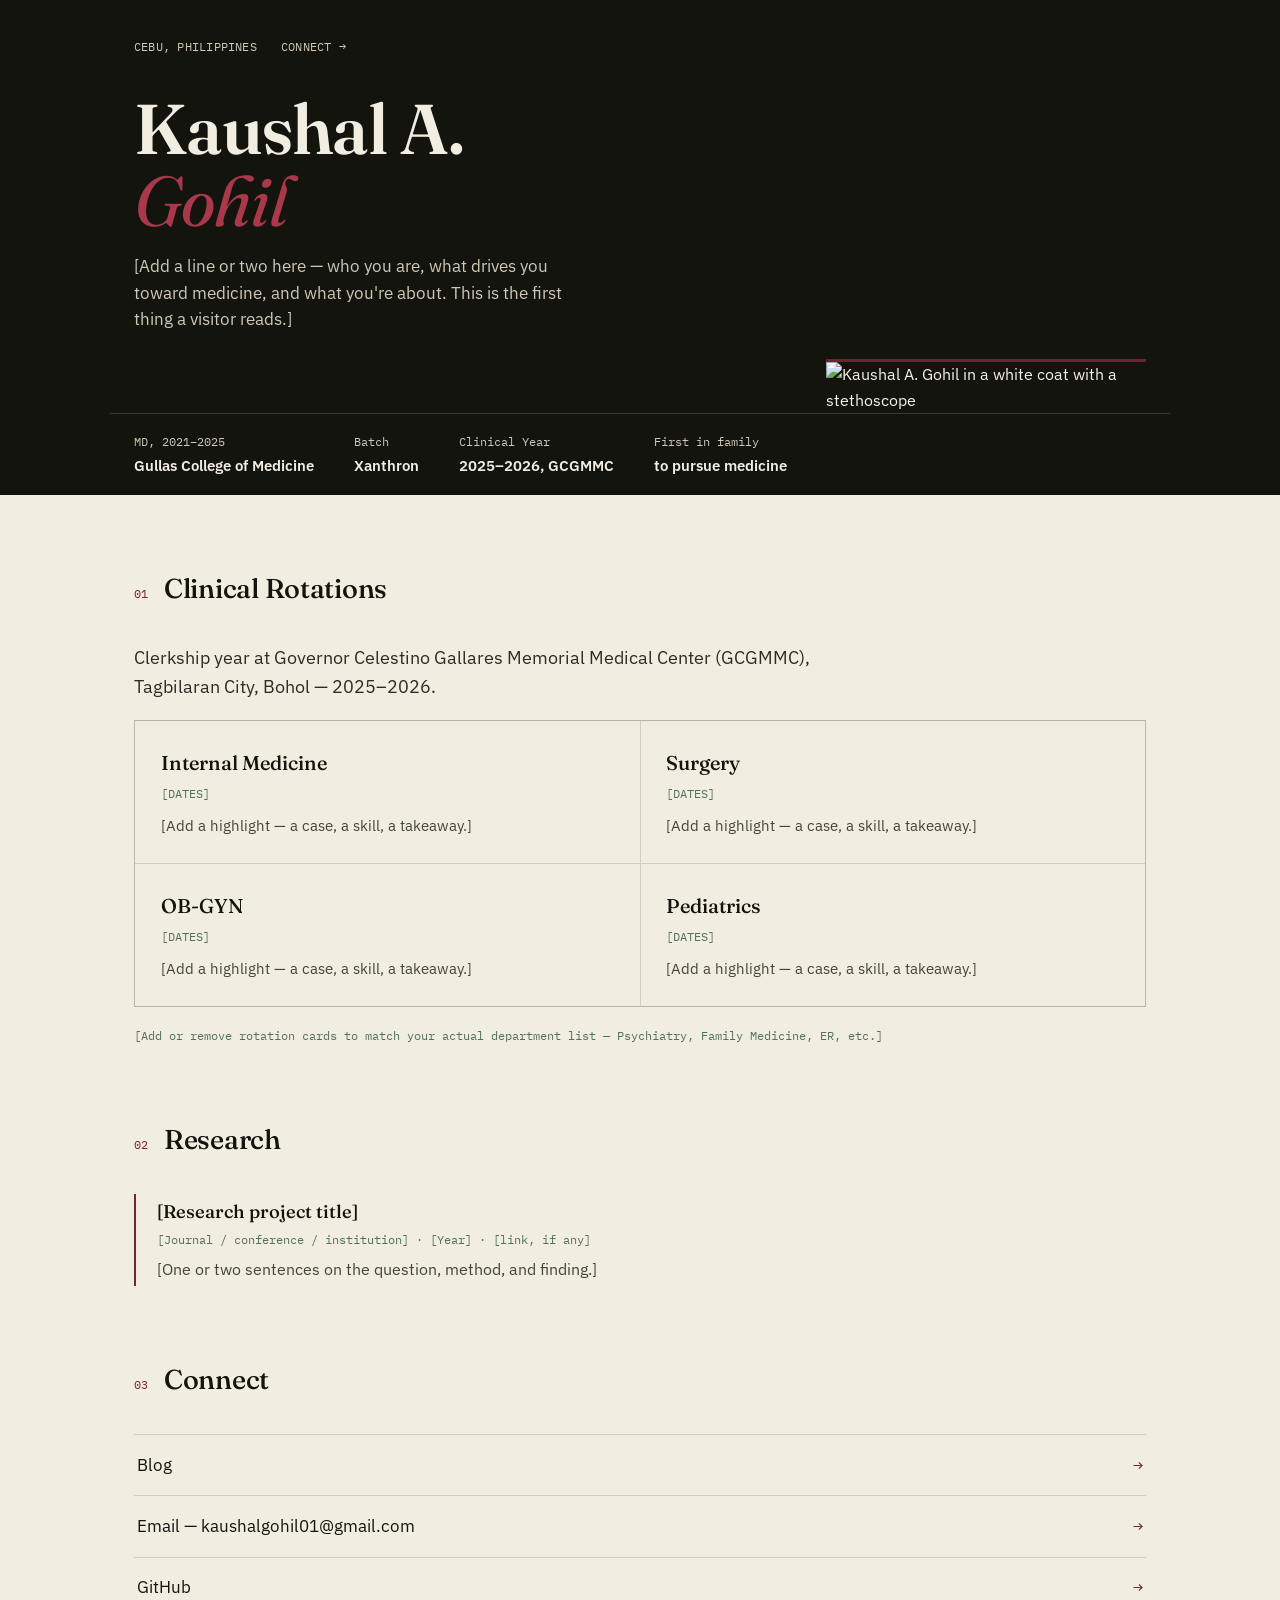
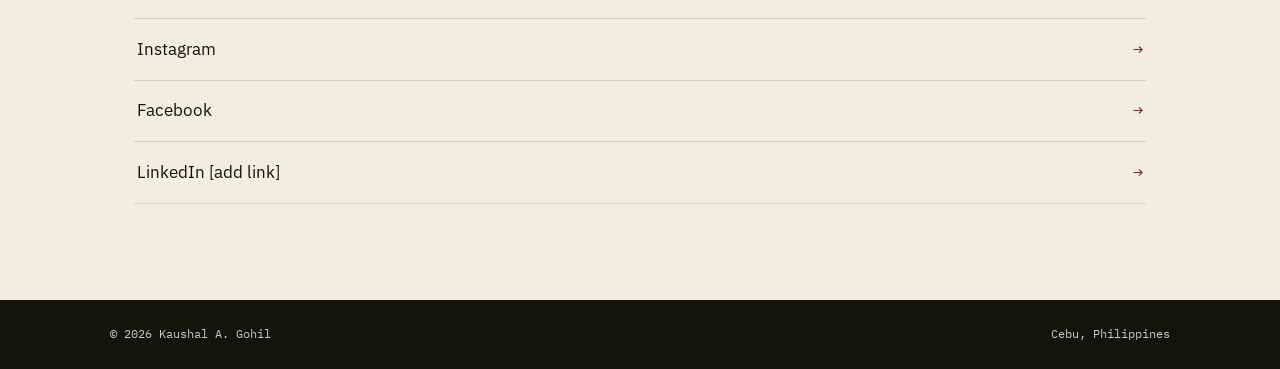
==== index.html @ 43903d6f "Add files via upload" ====
<!DOCTYPE html>
<html lang="en">
<head>
<meta charset="UTF-8">
<meta name="viewport" content="width=device-width, initial-scale=1.0">
<title>Kaushal A. Gohil</title>
<meta name="description" content="Kaushal A. Gohil — graduating medical student, Gullas College of Medicine. Clinical training, research, and writing.">
<link rel="stylesheet" href="style.css">
</head>
<body>

<div class="hero">
  <div class="hero-inner">
    <div class="hero-text">
      <div class="eyebrow-row">
        <span>CEBU, PHILIPPINES</span>
        <a href="#connect">CONNECT →</a>
      </div>
      <h1 class="display-name">Kaushal A.<br><em>Gohil</em></h1>
      <p class="hero-role">[Add a line or two here — who you are, what drives you toward
        medicine, and what you're about. This is the first thing a visitor reads.]</p>
    </div>
    <div class="hero-photo">
      <img src="assets/kaushal.jpg" alt="Kaushal A. Gohil in a white coat with a stethoscope">
    </div>
  </div>
  <div class="stat-strip">
    <span>MD, 2021–2025<strong>Gullas College of Medicine</strong></span>
    <span>Batch<strong>Xanthron</strong></span>
    <span>Clinical Year<strong>2025–2026, GCGMMC</strong></span>
    <span>First in family<strong>to pursue medicine</strong></span>
  </div>
</div>

<div class="wrap">

  <section id="clinical">
    <div class="section-head">
      <span class="section-num">01</span>
      <h2>Clinical Rotations</h2>
    </div>
    <p class="lede">Clerkship year at Governor Celestino Gallares Memorial Medical Center
      (GCGMMC), Tagbilaran City, Bohol — 2025–2026.</p>
    <div class="rotation-grid">
      <div class="rotation-card">
        <p class="dept">Internal Medicine</p>
        <p class="meta">[DATES]</p>
        <p class="note">[Add a highlight — a case, a skill, a takeaway.]</p>
      </div>
      <div class="rotation-card">
        <p class="dept">Surgery</p>
        <p class="meta">[DATES]</p>
        <p class="note">[Add a highlight — a case, a skill, a takeaway.]</p>
      </div>
      <div class="rotation-card">
        <p class="dept">OB-GYN</p>
        <p class="meta">[DATES]</p>
        <p class="note">[Add a highlight — a case, a skill, a takeaway.]</p>
      </div>
      <div class="rotation-card">
        <p class="dept">Pediatrics</p>
        <p class="meta">[DATES]</p>
        <p class="note">[Add a highlight — a case, a skill, a takeaway.]</p>
      </div>
    </div>
    <p style="font-family: var(--mono); font-size: 0.78rem; color: var(--sage); margin-top: 1.2rem;">
      [Add or remove rotation cards to match your actual department list — Psychiatry, Family Medicine, ER, etc.]
    </p>
  </section>

  <section id="research">
    <div class="section-head">
      <span class="section-num">02</span>
      <h2>Research</h2>
    </div>
    <div class="research-entry">
      <p class="rtitle">[Research project title]</p>
      <p class="rmeta">[Journal / conference / institution] · [Year] · [link, if any]</p>
      <p class="note" style="margin:0; color:#45443a;">[One or two sentences on the question, method, and finding.]</p>
    </div>
  </section>

  <section id="connect">
    <div class="section-head">
      <span class="section-num">03</span>
      <h2>Connect</h2>
    </div>
    <ul class="connect-list">
      <li><a href="blog/">Blog <span class="arrow">→</span></a></li>
      <li><a href="mailto:kaushalgohil01@gmail.com">Email — kaushalgohil01@gmail.com <span class="arrow">→</span></a></li>
      <li><a href="https://github.com/kaushalgohil" target="_blank" rel="noopener">GitHub <span class="arrow">→</span></a></li>
      <li><a href="https://www.instagram.com/kaushal_gohil_/" target="_blank" rel="noopener">Instagram <span class="arrow">→</span></a></li>
      <li><a href="https://www.facebook.com/share/1BRBv8TmpS/" target="_blank" rel="noopener">Facebook <span class="arrow">→</span></a></li>
      <li><a href="#">LinkedIn [add link] <span class="arrow">→</span></a></li>
    </ul>
  </section>

</div>

<footer class="site-footer">
  <div class="wrap">
    <span>© <span id="year"></span> Kaushal A. Gohil</span>
    <span>Cebu, Philippines</span>
  </div>
</footer>

<script>document.getElementById('year').textContent = new Date().getFullYear();</script>
</body>
</html>
---- style.css ----
@import url('https://fonts.googleapis.com/css2?family=Fraunces:opsz,wght@9..144,400;9..144,500;9..144,600;9..144,700&family=IBM+Plex+Sans:wght@400;500;600&family=IBM+Plex+Mono:wght@500&display=swap');

:root {
  --ink-dark: #14140f;
  --ink-dark2: #1c1c16;
  --paper: #f2ede1;
  --paper-dim: #cfc8b6;
  --oxblood: #7a2331;
  --oxblood-bright: #a8384a;
  --sage: #52705f;
  --hairline: rgba(242, 237, 225, 0.16);
  --hairline-dark: rgba(20, 20, 15, 0.14);
  --display: 'Fraunces', Georgia, serif;
  --sans: 'IBM Plex Sans', -apple-system, sans-serif;
  --mono: 'IBM Plex Mono', monospace;
}

* { box-sizing: border-box; }
html { scroll-behavior: smooth; }

body {
  margin: 0;
  background: var(--paper);
  color: var(--ink-dark);
  font-family: var(--sans);
  line-height: 1.6;
}

@media (prefers-reduced-motion: reduce) {
  html { scroll-behavior: auto; }
  * { animation: none !important; transition: none !important; }
}

a { color: inherit; }

/* ---------- HERO ---------- */
.hero {
  background: var(--ink-dark);
  color: var(--paper);
  position: relative;
  overflow: hidden;
}

.hero-inner {
  max-width: 1060px;
  margin: 0 auto;
  padding: 2.4rem 1.5rem 0;
  display: grid;
  grid-template-columns: 1.1fr 0.9fr;
  align-items: end;
  gap: 2rem;
}

@media (max-width: 780px) {
  .hero-inner { grid-template-columns: 1fr; }
}

.hero-text { padding-bottom: 3rem; }

.eyebrow-row {
  display: flex;
  gap: 1.5rem;
  font-family: var(--mono);
  font-size: 0.72rem;
  letter-spacing: 0.02em;
  color: var(--paper-dim);
  margin-bottom: 2.2rem;
}

.eyebrow-row a { text-decoration: none; border-bottom: 1px solid transparent; }
.eyebrow-row a:hover, .eyebrow-row a:focus-visible { border-bottom-color: var(--oxblood-bright); color: var(--paper); }

h1.display-name {
  font-family: var(--display);
  font-optical-sizing: auto;
  font-weight: 600;
  font-size: clamp(2.6rem, 7vw, 4.4rem);
  line-height: 1.02;
  margin: 0 0 1rem;
  letter-spacing: -0.01em;
}

h1.display-name em {
  font-style: italic;
  font-weight: 400;
  color: var(--oxblood-bright);
}

.hero-role {
  font-size: 1.05rem;
  color: var(--paper-dim);
  max-width: 46ch;
  margin: 0 0 2rem;
}

.hero-photo {
  position: relative;
  align-self: end;
}

.hero-photo img {
  width: 100%;
  max-width: 320px;
  display: block;
  margin-left: auto;
  filter: grayscale(0.15) contrast(1.04);
  border-top: 3px solid var(--oxblood);
}

@media (max-width: 780px) {
  .hero-photo img { margin: 0 auto; max-width: 220px; }
}

/* stat strip */
.stat-strip {
  border-top: 1px solid var(--hairline);
  max-width: 1060px;
  margin: 0 auto;
  padding: 1.1rem 1.5rem;
  display: flex;
  flex-wrap: wrap;
  gap: 2.5rem;
  font-family: var(--mono);
  font-size: 0.75rem;
  color: var(--paper-dim);
}

.stat-strip strong {
  display: block;
  font-family: var(--sans);
  font-size: 0.95rem;
  font-weight: 600;
  color: var(--paper);
  margin-top: 0.15rem;
}

/* ---------- BODY ---------- */
.wrap {
  max-width: 1060px;
  margin: 0 auto;
  padding: 4.5rem 1.5rem 6rem;
}

section { margin-bottom: 4.5rem; }
section:last-of-type { margin-bottom: 0; }

.section-head {
  display: flex;
  align-items: baseline;
  gap: 1rem;
  margin-bottom: 2rem;
}

.section-num {
  font-family: var(--mono);
  font-size: 0.78rem;
  color: var(--oxblood);
}

.section-head h2 {
  font-family: var(--display);
  font-weight: 500;
  font-size: 1.7rem;
  margin: 0;
  letter-spacing: -0.01em;
}

.lede {
  font-size: 1.15rem;
  max-width: 62ch;
  color: #2c2b24;
}

/* rotations grid */
.rotation-grid {
  display: grid;
  grid-template-columns: repeat(2, 1fr);
  gap: 1px;
  background: var(--hairline-dark);
  border: 1px solid var(--hairline-dark);
}

@media (max-width: 620px) {
  .rotation-grid { grid-template-columns: 1fr; }
}

.rotation-card {
  background: var(--paper);
  padding: 1.6rem;
}

.rotation-card .dept {
  font-family: var(--display);
  font-size: 1.25rem;
  font-weight: 500;
  margin: 0 0 0.4rem;
}

.rotation-card .meta {
  font-family: var(--mono);
  font-size: 0.72rem;
  color: var(--sage);
  margin: 0 0 0.6rem;
  text-transform: none;
}

.rotation-card p.note {
  margin: 0;
  font-size: 0.95rem;
  color: #45443a;
}

/* research */
.research-entry {
  border-left: 2px solid var(--oxblood);
  padding: 0.2rem 0 0.2rem 1.3rem;
  margin-bottom: 1.6rem;
}

.research-entry:last-child { margin-bottom: 0; }

.research-entry .rtitle {
  font-family: var(--display);
  font-size: 1.15rem;
  font-weight: 500;
  margin: 0 0 0.3rem;
}

.research-entry .rmeta {
  font-family: var(--mono);
  font-size: 0.72rem;
  color: var(--sage);
  margin: 0 0 0.5rem;
}

/* connect */
.connect-list {
  list-style: none;
  padding: 0;
  margin: 0;
  border-top: 1px solid var(--hairline-dark);
}

.connect-list li {
  border-bottom: 1px solid var(--hairline-dark);
}

.connect-list a {
  display: flex;
  justify-content: space-between;
  align-items: center;
  padding: 1.05rem 0.2rem;
  text-decoration: none;
  font-size: 1.05rem;
}

.connect-list a .arrow {
  font-family: var(--mono);
  color: var(--oxblood);
  transition: transform 0.15s ease;
}

.connect-list a:hover .arrow, .connect-list a:focus-visible .arrow {
  transform: translateX(3px);
}

footer.site-footer {
  background: var(--ink-dark);
  color: var(--paper-dim);
  font-family: var(--mono);
  font-size: 0.72rem;
  padding: 1.6rem 1.5rem;
}

footer.site-footer .wrap {
  padding: 0;
  max-width: 1060px;
  display: flex;
  justify-content: space-between;
  flex-wrap: wrap;
  gap: 0.5rem;
}

footer.site-footer a { text-decoration: none; border-bottom: 1px solid transparent; }
footer.site-footer a:hover { border-bottom-color: var(--oxblood-bright); }

/* ---------- BLOG ---------- */
.blog-header {
  background: var(--ink-dark);
  color: var(--paper);
  padding: 2.4rem 1.5rem 2.2rem;
}

.blog-header .inner {
  max-width: 720px;
  margin: 0 auto;
}

.blog-header nav a {
  font-family: var(--mono);
  font-size: 0.72rem;
  color: var(--paper-dim);
  text-decoration: none;
  margin-right: 1.4rem;
}

.blog-header nav a:hover { color: var(--paper); }

.blog-header h1 {
  font-family: var(--display);
  font-weight: 500;
  font-size: 2.2rem;
  margin: 1.4rem 0 0.3rem;
}

.blog-header p { color: var(--paper-dim); margin: 0; }

.blog-wrap {
  max-width: 720px;
  margin: 0 auto;
  padding: 3rem 1.5rem 5rem;
}

.post-list { list-style: none; padding: 0; margin: 0; }
.post-list li { border-bottom: 1px solid var(--hairline-dark); padding: 1.4rem 0; }
.post-list li:first-child { padding-top: 0; }

.post-list .post-date {
  font-family: var(--mono);
  font-size: 0.72rem;
  color: var(--sage);
  display: block;
  margin-bottom: 0.4rem;
}

.post-list a.post-title {
  font-family: var(--display);
  font-size: 1.4rem;
  font-weight: 500;
  color: var(--ink-dark);
  text-decoration: none;
}

.post-list a.post-title:hover { color: var(--oxblood); }

article.post h1 {
  font-family: var(--display);
  font-weight: 500;
  font-size: 2rem;
  margin-bottom: 0.4rem;
}

article.post .post-meta {
  font-family: var(--mono);
  font-size: 0.75rem;
  color: var(--sage);
  margin-bottom: 2.2rem;
}

article.post p { max-width: 65ch; font-size: 1.05rem; }
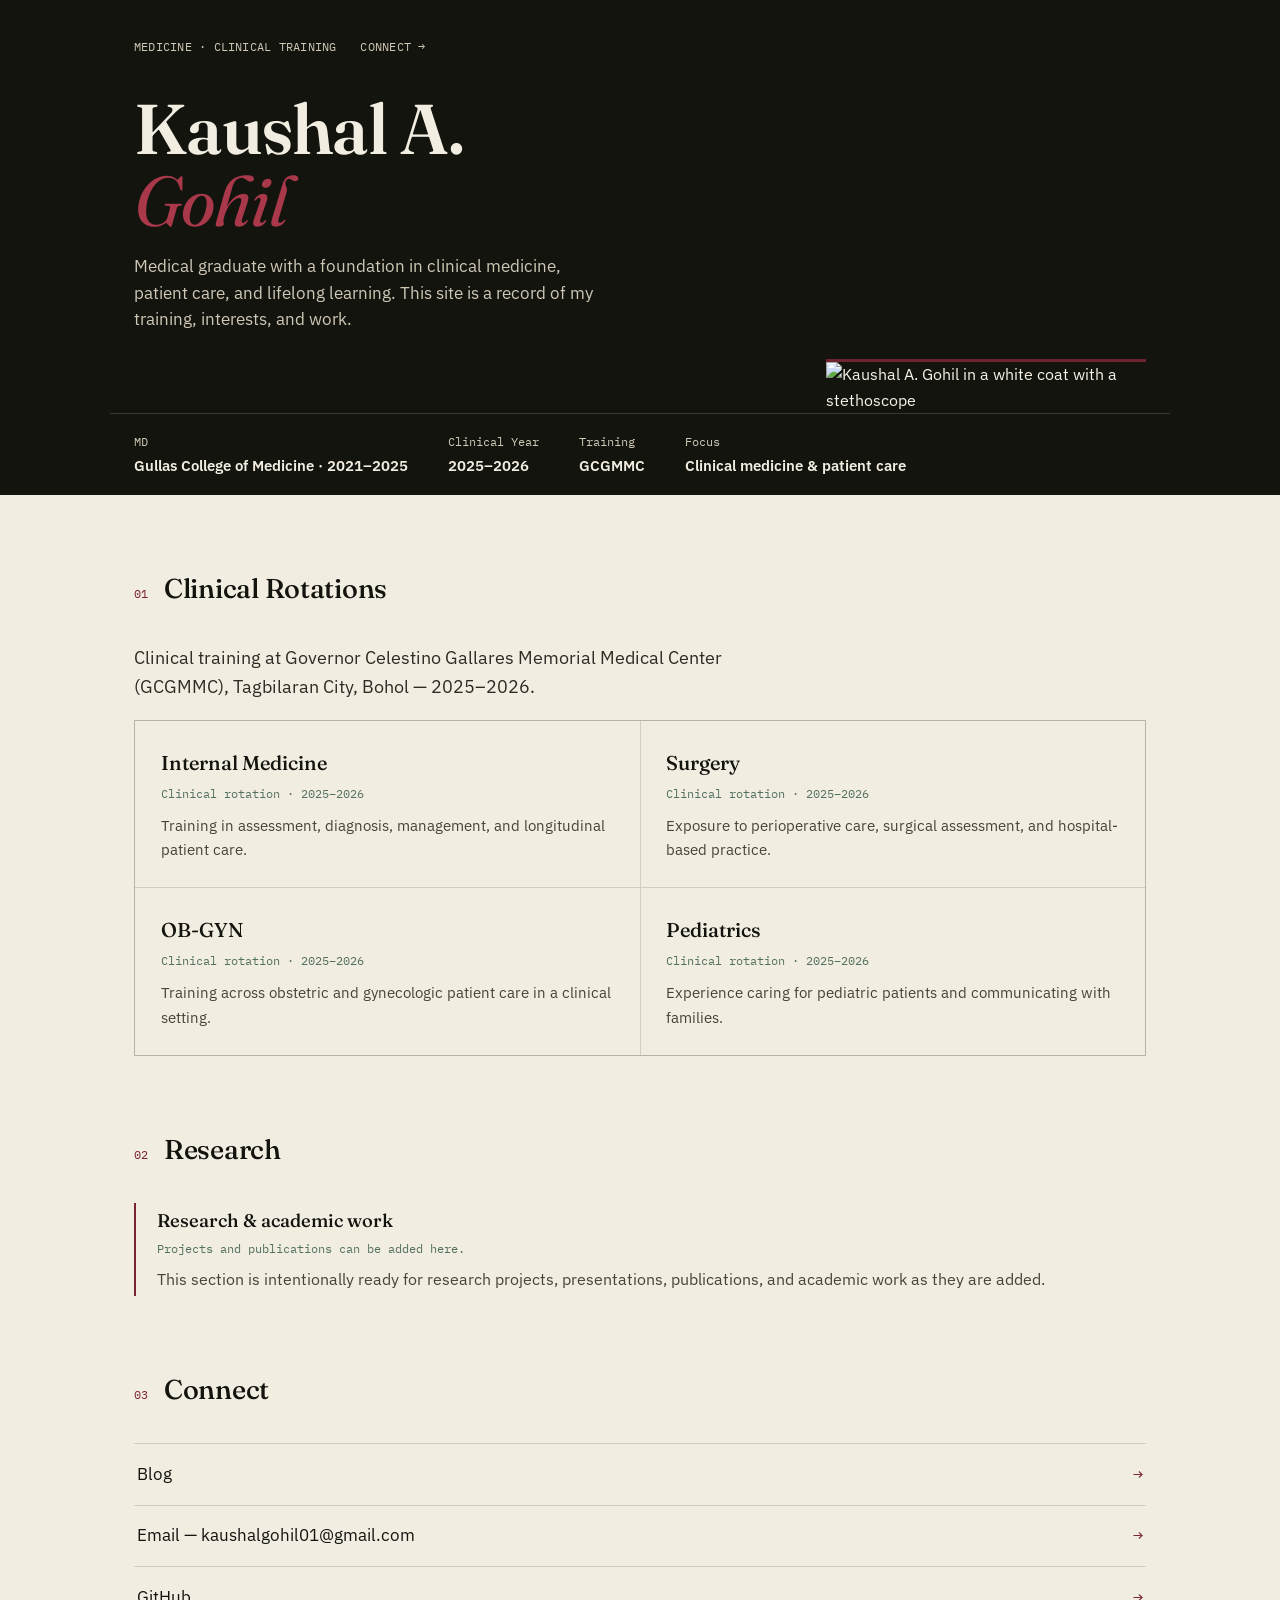
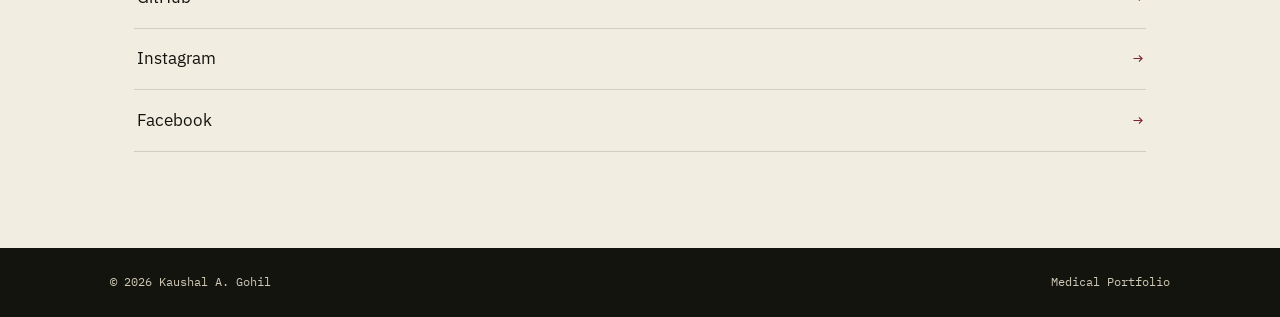
==== commit 9d213136: "Add files via upload" ====
--- a/index.html
+++ b/index.html
@@ -3,8 +3,8 @@
 <head>
 <meta charset="UTF-8">
 <meta name="viewport" content="width=device-width, initial-scale=1.0">
-<title>Kaushal A. Gohil</title>
-<meta name="description" content="Kaushal A. Gohil — graduating medical student, Gullas College of Medicine. Clinical training, research, and writing.">
+<title>Kaushal A. Gohil — Medical Graduate</title>
+<meta name="description" content="Kaushal A. Gohil — medical graduate from Gullas College of Medicine, with clinical training at GCGMMC.">
 <link rel="stylesheet" href="style.css">
 </head>
 <body>
@@ -13,22 +13,21 @@
   <div class="hero-inner">
     <div class="hero-text">
       <div class="eyebrow-row">
-        <span>CEBU, PHILIPPINES</span>
+        <span>MEDICINE · CLINICAL TRAINING</span>
         <a href="#connect">CONNECT →</a>
       </div>
       <h1 class="display-name">Kaushal A.<br><em>Gohil</em></h1>
-      <p class="hero-role">[Add a line or two here — who you are, what drives you toward
-        medicine, and what you're about. This is the first thing a visitor reads.]</p>
+      <p class="hero-role">Medical graduate with a foundation in clinical medicine, patient care, and lifelong learning. This site is a record of my training, interests, and work.</p>
     </div>
     <div class="hero-photo">
       <img src="assets/kaushal.jpg" alt="Kaushal A. Gohil in a white coat with a stethoscope">
     </div>
   </div>
   <div class="stat-strip">
-    <span>MD, 2021–2025<strong>Gullas College of Medicine</strong></span>
-    <span>Batch<strong>Xanthron</strong></span>
-    <span>Clinical Year<strong>2025–2026, GCGMMC</strong></span>
-    <span>First in family<strong>to pursue medicine</strong></span>
+    <span>MD<strong>Gullas College of Medicine · 2021–2025</strong></span>
+    <span>Clinical Year<strong>2025–2026</strong></span>
+    <span>Training<strong>GCGMMC</strong></span>
+    <span>Focus<strong>Clinical medicine &amp; patient care</strong></span>
   </div>
 </div>
 
@@ -39,33 +38,13 @@
       <span class="section-num">01</span>
       <h2>Clinical Rotations</h2>
     </div>
-    <p class="lede">Clerkship year at Governor Celestino Gallares Memorial Medical Center
-      (GCGMMC), Tagbilaran City, Bohol — 2025–2026.</p>
+    <p class="lede">Clinical training at Governor Celestino Gallares Memorial Medical Center (GCGMMC), Tagbilaran City, Bohol — 2025–2026.</p>
     <div class="rotation-grid">
-      <div class="rotation-card">
-        <p class="dept">Internal Medicine</p>
-        <p class="meta">[DATES]</p>
-        <p class="note">[Add a highlight — a case, a skill, a takeaway.]</p>
-      </div>
-      <div class="rotation-card">
-        <p class="dept">Surgery</p>
-        <p class="meta">[DATES]</p>
-        <p class="note">[Add a highlight — a case, a skill, a takeaway.]</p>
-      </div>
-      <div class="rotation-card">
-        <p class="dept">OB-GYN</p>
-        <p class="meta">[DATES]</p>
-        <p class="note">[Add a highlight — a case, a skill, a takeaway.]</p>
-      </div>
-      <div class="rotation-card">
-        <p class="dept">Pediatrics</p>
-        <p class="meta">[DATES]</p>
-        <p class="note">[Add a highlight — a case, a skill, a takeaway.]</p>
-      </div>
+      <div class="rotation-card"><p class="dept">Internal Medicine</p><p class="meta">Clinical rotation · 2025–2026</p><p class="note">Training in assessment, diagnosis, management, and longitudinal patient care.</p></div>
+      <div class="rotation-card"><p class="dept">Surgery</p><p class="meta">Clinical rotation · 2025–2026</p><p class="note">Exposure to perioperative care, surgical assessment, and hospital-based practice.</p></div>
+      <div class="rotation-card"><p class="dept">OB-GYN</p><p class="meta">Clinical rotation · 2025–2026</p><p class="note">Training across obstetric and gynecologic patient care in a clinical setting.</p></div>
+      <div class="rotation-card"><p class="dept">Pediatrics</p><p class="meta">Clinical rotation · 2025–2026</p><p class="note">Experience caring for pediatric patients and communicating with families.</p></div>
     </div>
-    <p style="font-family: var(--mono); font-size: 0.78rem; color: var(--sage); margin-top: 1.2rem;">
-      [Add or remove rotation cards to match your actual department list — Psychiatry, Family Medicine, ER, etc.]
-    </p>
   </section>
 
   <section id="research">
@@ -74,9 +53,9 @@
       <h2>Research</h2>
     </div>
     <div class="research-entry">
-      <p class="rtitle">[Research project title]</p>
-      <p class="rmeta">[Journal / conference / institution] · [Year] · [link, if any]</p>
-      <p class="note" style="margin:0; color:#45443a;">[One or two sentences on the question, method, and finding.]</p>
+      <p class="rtitle">Research &amp; academic work</p>
+      <p class="rmeta">Projects and publications can be added here.</p>
+      <p class="note" style="margin:0; color:#45443a;">This section is intentionally ready for research projects, presentations, publications, and academic work as they are added.</p>
     </div>
   </section>
 
@@ -88,10 +67,9 @@
     <ul class="connect-list">
       <li><a href="blog/">Blog <span class="arrow">→</span></a></li>
       <li><a href="mailto:kaushalgohil01@gmail.com">Email — kaushalgohil01@gmail.com <span class="arrow">→</span></a></li>
-      <li><a href="https://github.com/kaushalgohil" target="_blank" rel="noopener">GitHub <span class="arrow">→</span></a></li>
-      <li><a href="https://www.instagram.com/kaushal_gohil_/" target="_blank" rel="noopener">Instagram <span class="arrow">→</span></a></li>
-      <li><a href="https://www.facebook.com/share/1BRBv8TmpS/" target="_blank" rel="noopener">Facebook <span class="arrow">→</span></a></li>
-      <li><a href="#">LinkedIn [add link] <span class="arrow">→</span></a></li>
+      <li><a href="https://github.com/kaushalgohil" target="_blank" rel="noopener noreferrer">GitHub <span class="arrow">→</span></a></li>
+      <li><a href="https://www.instagram.com/kaushal_gohil_?stkn=MnE4cTMyNW1vM3A4" target="_blank" rel="noopener noreferrer">Instagram <span class="arrow">→</span></a></li>
+      <li><a href="https://www.facebook.com/share/1BRBv8TmpS/" target="_blank" rel="noopener noreferrer">Facebook <span class="arrow">→</span></a></li>
     </ul>
   </section>
 
@@ -100,7 +78,7 @@
 <footer class="site-footer">
   <div class="wrap">
     <span>© <span id="year"></span> Kaushal A. Gohil</span>
-    <span>Cebu, Philippines</span>
+    <span>Medical Portfolio</span>
   </div>
 </footer>
 
